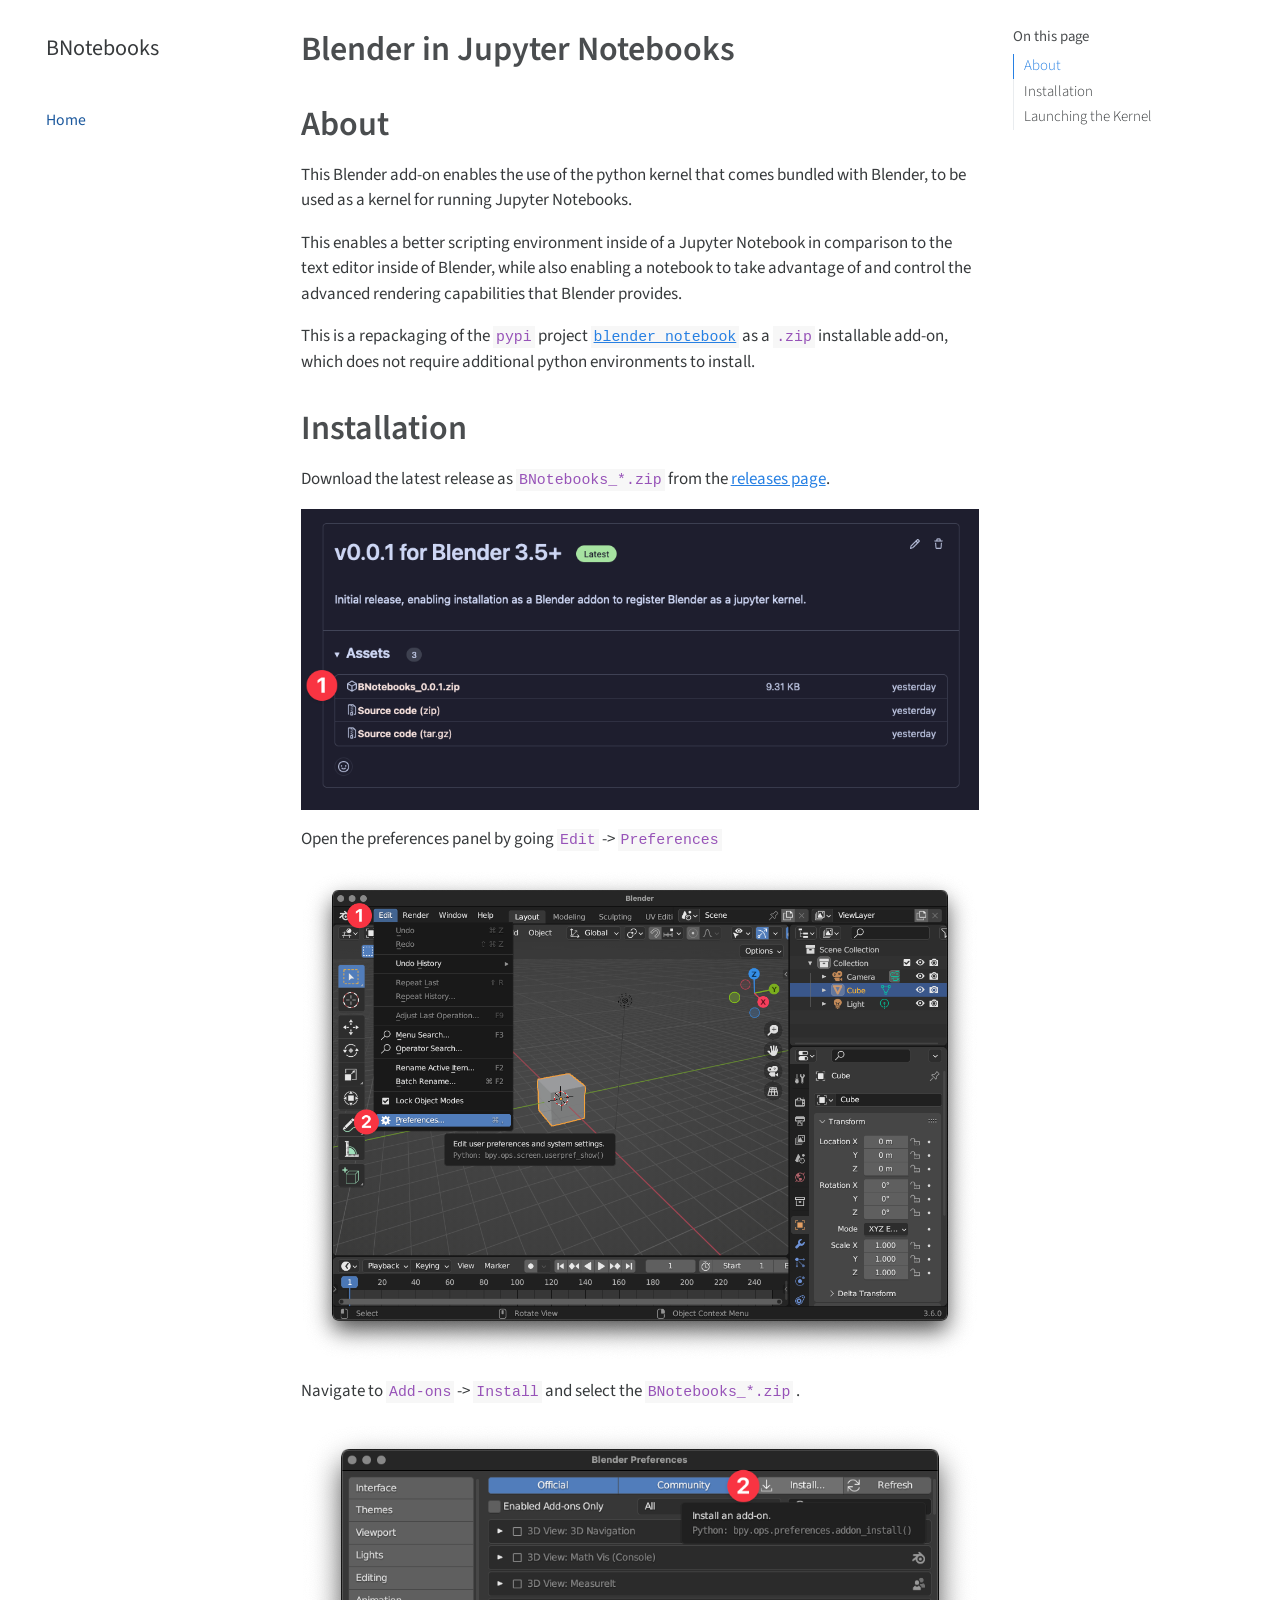
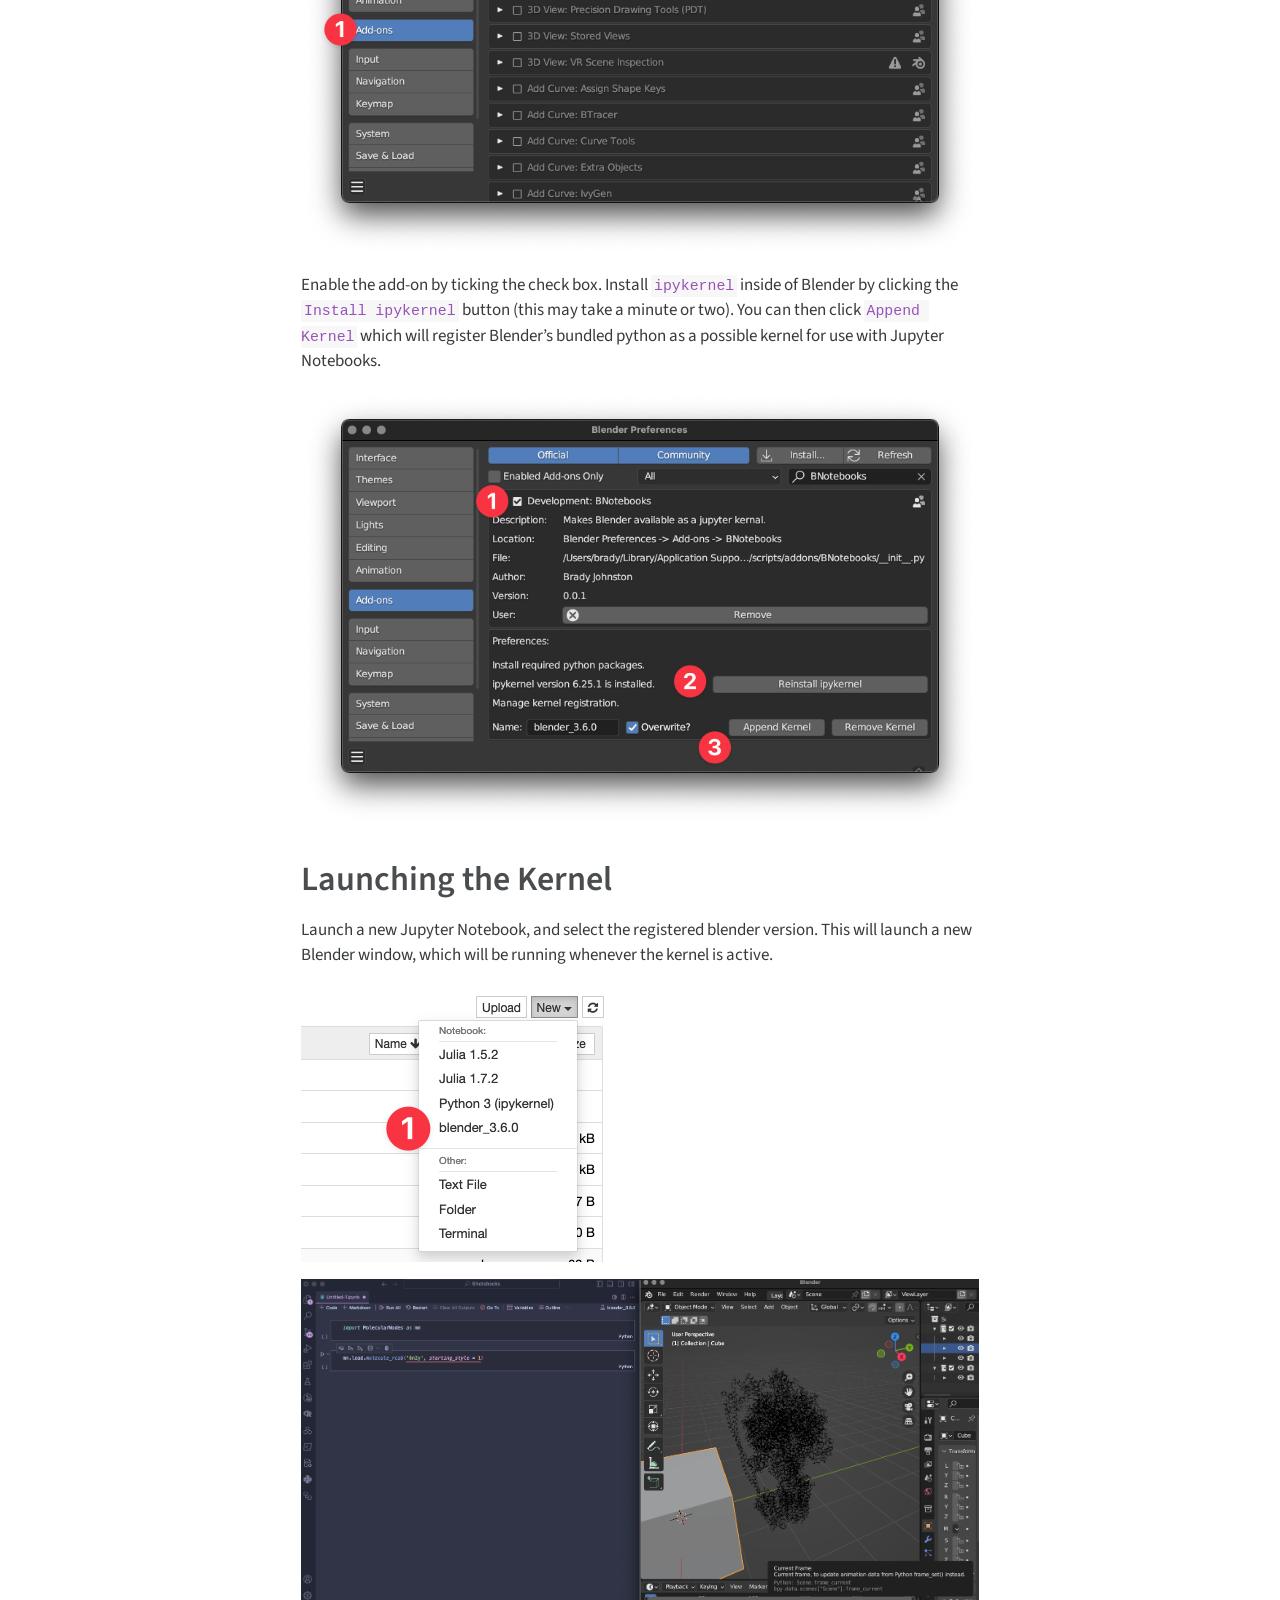
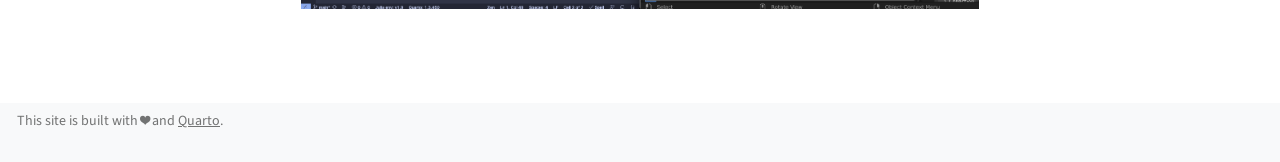
==== index.html @ 8c0e8f0c "Built site for gh-pages" ====
<!DOCTYPE html>
<html xmlns="http://www.w3.org/1999/xhtml" lang="en" xml:lang="en"><head>

<meta charset="utf-8">
<meta name="generator" content="quarto-1.3.450">

<meta name="viewport" content="width=device-width, initial-scale=1.0, user-scalable=yes">


<title>BNotebooks - Blender in Jupyter Notebooks</title>
<style>
code{white-space: pre-wrap;}
span.smallcaps{font-variant: small-caps;}
div.columns{display: flex; gap: min(4vw, 1.5em);}
div.column{flex: auto; overflow-x: auto;}
div.hanging-indent{margin-left: 1.5em; text-indent: -1.5em;}
ul.task-list{list-style: none;}
ul.task-list li input[type="checkbox"] {
  width: 0.8em;
  margin: 0 0.8em 0.2em -1em; /* quarto-specific, see https://github.com/quarto-dev/quarto-cli/issues/4556 */ 
  vertical-align: middle;
}
</style>


<script src="site_libs/quarto-nav/quarto-nav.js"></script>
<script src="site_libs/quarto-nav/headroom.min.js"></script>
<script src="site_libs/clipboard/clipboard.min.js"></script>
<script src="site_libs/quarto-search/autocomplete.umd.js"></script>
<script src="site_libs/quarto-search/fuse.min.js"></script>
<script src="site_libs/quarto-search/quarto-search.js"></script>
<meta name="quarto:offset" content="./">
<script src="site_libs/quarto-html/quarto.js"></script>
<script src="site_libs/quarto-html/popper.min.js"></script>
<script src="site_libs/quarto-html/tippy.umd.min.js"></script>
<script src="site_libs/quarto-html/anchor.min.js"></script>
<link href="site_libs/quarto-html/tippy.css" rel="stylesheet">
<link href="site_libs/quarto-html/quarto-syntax-highlighting.css" rel="stylesheet" id="quarto-text-highlighting-styles">
<script src="site_libs/bootstrap/bootstrap.min.js"></script>
<link href="site_libs/bootstrap/bootstrap-icons.css" rel="stylesheet">
<link href="site_libs/bootstrap/bootstrap.min.css" rel="stylesheet" id="quarto-bootstrap" data-mode="light">
<script id="quarto-search-options" type="application/json">{
  "location": "sidebar",
  "copy-button": false,
  "collapse-after": 3,
  "panel-placement": "start",
  "type": "textbox",
  "limit": 20,
  "language": {
    "search-no-results-text": "No results",
    "search-matching-documents-text": "matching documents",
    "search-copy-link-title": "Copy link to search",
    "search-hide-matches-text": "Hide additional matches",
    "search-more-match-text": "more match in this document",
    "search-more-matches-text": "more matches in this document",
    "search-clear-button-title": "Clear",
    "search-detached-cancel-button-title": "Cancel",
    "search-submit-button-title": "Submit",
    "search-label": "Search"
  }
}</script>


<link rel="stylesheet" href="styles.css">
</head>

<body class="nav-sidebar floating">

<div id="quarto-search-results"></div>
  <header id="quarto-header" class="headroom fixed-top">
  <nav class="quarto-secondary-nav">
    <div class="container-fluid d-flex">
      <button type="button" class="quarto-btn-toggle btn" data-bs-toggle="collapse" data-bs-target="#quarto-sidebar,#quarto-sidebar-glass" aria-controls="quarto-sidebar" aria-expanded="false" aria-label="Toggle sidebar navigation" onclick="if (window.quartoToggleHeadroom) { window.quartoToggleHeadroom(); }">
        <i class="bi bi-layout-text-sidebar-reverse"></i>
      </button>
      <nav class="quarto-page-breadcrumbs" aria-label="breadcrumb"><ol class="breadcrumb"><li class="breadcrumb-item"><a href="./index.html">Home</a></li></ol></nav>
      <a class="flex-grow-1" role="button" data-bs-toggle="collapse" data-bs-target="#quarto-sidebar,#quarto-sidebar-glass" aria-controls="quarto-sidebar" aria-expanded="false" aria-label="Toggle sidebar navigation" onclick="if (window.quartoToggleHeadroom) { window.quartoToggleHeadroom(); }">      
      </a>
      <button type="button" class="btn quarto-search-button" aria-label="" onclick="window.quartoOpenSearch();">
        <i class="bi bi-search"></i>
      </button>
    </div>
  </nav>
</header>
<!-- content -->
<div id="quarto-content" class="quarto-container page-columns page-rows-contents page-layout-article">
<!-- sidebar -->
  <nav id="quarto-sidebar" class="sidebar collapse collapse-horizontal sidebar-navigation floating overflow-auto">
    <div class="pt-lg-2 mt-2 text-left sidebar-header">
    <div class="sidebar-title mb-0 py-0">
      <a href="./">BNotebooks</a> 
        <div class="sidebar-tools-main">
    <a href="https://github.com/BradyAJohnston/BNotebooks" rel="" title="" class="quarto-navigation-tool px-1" aria-label=""><i class="bi bi-github"></i></a>
</div>
    </div>
      </div>
        <div class="mt-2 flex-shrink-0 align-items-center">
        <div class="sidebar-search">
        <div id="quarto-search" class="" title="Search"></div>
        </div>
        </div>
    <div class="sidebar-menu-container"> 
    <ul class="list-unstyled mt-1">
        <li class="sidebar-item">
  <div class="sidebar-item-container"> 
  <a href="./index.html" class="sidebar-item-text sidebar-link active">
 <span class="menu-text">Home</span></a>
  </div>
</li>
    </ul>
    </div>
</nav>
<div id="quarto-sidebar-glass" data-bs-toggle="collapse" data-bs-target="#quarto-sidebar,#quarto-sidebar-glass"></div>
<!-- margin-sidebar -->
    <div id="quarto-margin-sidebar" class="sidebar margin-sidebar">
        <nav id="TOC" role="doc-toc" class="toc-active">
    <h2 id="toc-title">On this page</h2>
   
  <ul>
  <li><a href="#about" id="toc-about" class="nav-link active" data-scroll-target="#about">About</a></li>
  <li><a href="#installation" id="toc-installation" class="nav-link" data-scroll-target="#installation">Installation</a></li>
  <li><a href="#launching-the-kernel" id="toc-launching-the-kernel" class="nav-link" data-scroll-target="#launching-the-kernel">Launching the Kernel</a></li>
  </ul>
</nav>
    </div>
<!-- main -->
<main class="content" id="quarto-document-content">

<header id="title-block-header" class="quarto-title-block default">
<div class="quarto-title">
<h1 class="title">Blender in Jupyter Notebooks</h1>
</div>



<div class="quarto-title-meta">

    
  
    
  </div>
  

</header>

<section id="about" class="level1">
<h1>About</h1>
<p>This Blender add-on enables the use of the python kernel that comes bundled with Blender, to be used as a kernel for running Jupyter Notebooks.</p>
<p>This enables a better scripting environment inside of a Jupyter Notebook in comparison to the text editor inside of Blender, while also enabling a notebook to take advantage of and control the advanced rendering capabilities that Blender provides.</p>
<p>This is a repackaging of the <code>pypi</code> project <a href="https://github.com/cheng-chi/blender_notebook"><code>blender_notebook</code></a> as a <code>.zip</code> installable add-on, which does not require additional python environments to install.</p>
</section>
<section id="installation" class="level1">
<h1>Installation</h1>
<p>Download the latest release as <code>BNotebooks_*.zip</code> from the <a href="https://github.com/BradyAJohnston/BNotebooks/releases">releases page</a>.</p>
<p><img src="images/download.png" class="img-fluid"></p>
<p>Open the preferences panel by going <code>Edit</code> -&gt; <code>Preferences</code></p>
<p><img src="images/preferences.png" class="img-fluid"></p>
<p>Navigate to <code>Add-ons</code> -&gt; <code>Install</code> and select the <code>BNotebooks_*.zip</code> .</p>
<p><img src="images/install.png" class="img-fluid"></p>
<p>Enable the add-on by ticking the check box. Install <code>ipykernel</code> inside of Blender by clicking the <code>Install ipykernel</code> button (this may take a minute or two). You can then click <code>Append Kernel</code> which will register Blender’s bundled python as a possible kernel for use with Jupyter Notebooks.</p>
<p><img src="images/append.png" class="img-fluid"></p>
</section>
<section id="launching-the-kernel" class="level1">
<h1>Launching the Kernel</h1>
<p>Launch a new Jupyter Notebook, and select the registered blender version. This will launch a new Blender window, which will be running whenever the kernel is active.</p>
<p><img src="images/jupyter.png" class="img-fluid"></p>
<p><img src="images/import.png" class="img-fluid"></p>


</section>

</main> <!-- /main -->
<script id="quarto-html-after-body" type="application/javascript">
window.document.addEventListener("DOMContentLoaded", function (event) {
  const toggleBodyColorMode = (bsSheetEl) => {
    const mode = bsSheetEl.getAttribute("data-mode");
    const bodyEl = window.document.querySelector("body");
    if (mode === "dark") {
      bodyEl.classList.add("quarto-dark");
      bodyEl.classList.remove("quarto-light");
    } else {
      bodyEl.classList.add("quarto-light");
      bodyEl.classList.remove("quarto-dark");
    }
  }
  const toggleBodyColorPrimary = () => {
    const bsSheetEl = window.document.querySelector("link#quarto-bootstrap");
    if (bsSheetEl) {
      toggleBodyColorMode(bsSheetEl);
    }
  }
  toggleBodyColorPrimary();  
  const icon = "";
  const anchorJS = new window.AnchorJS();
  anchorJS.options = {
    placement: 'right',
    icon: icon
  };
  anchorJS.add('.anchored');
  const isCodeAnnotation = (el) => {
    for (const clz of el.classList) {
      if (clz.startsWith('code-annotation-')) {                     
        return true;
      }
    }
    return false;
  }
  const clipboard = new window.ClipboardJS('.code-copy-button', {
    text: function(trigger) {
      const codeEl = trigger.previousElementSibling.cloneNode(true);
      for (const childEl of codeEl.children) {
        if (isCodeAnnotation(childEl)) {
          childEl.remove();
        }
      }
      return codeEl.innerText;
    }
  });
  clipboard.on('success', function(e) {
    // button target
    const button = e.trigger;
    // don't keep focus
    button.blur();
    // flash "checked"
    button.classList.add('code-copy-button-checked');
    var currentTitle = button.getAttribute("title");
    button.setAttribute("title", "Copied!");
    let tooltip;
    if (window.bootstrap) {
      button.setAttribute("data-bs-toggle", "tooltip");
      button.setAttribute("data-bs-placement", "left");
      button.setAttribute("data-bs-title", "Copied!");
      tooltip = new bootstrap.Tooltip(button, 
        { trigger: "manual", 
          customClass: "code-copy-button-tooltip",
          offset: [0, -8]});
      tooltip.show();    
    }
    setTimeout(function() {
      if (tooltip) {
        tooltip.hide();
        button.removeAttribute("data-bs-title");
        button.removeAttribute("data-bs-toggle");
        button.removeAttribute("data-bs-placement");
      }
      button.setAttribute("title", currentTitle);
      button.classList.remove('code-copy-button-checked');
    }, 1000);
    // clear code selection
    e.clearSelection();
  });
  function tippyHover(el, contentFn) {
    const config = {
      allowHTML: true,
      content: contentFn,
      maxWidth: 500,
      delay: 100,
      arrow: false,
      appendTo: function(el) {
          return el.parentElement;
      },
      interactive: true,
      interactiveBorder: 10,
      theme: 'quarto',
      placement: 'bottom-start'
    };
    window.tippy(el, config); 
  }
  const noterefs = window.document.querySelectorAll('a[role="doc-noteref"]');
  for (var i=0; i<noterefs.length; i++) {
    const ref = noterefs[i];
    tippyHover(ref, function() {
      // use id or data attribute instead here
      let href = ref.getAttribute('data-footnote-href') || ref.getAttribute('href');
      try { href = new URL(href).hash; } catch {}
      const id = href.replace(/^#\/?/, "");
      const note = window.document.getElementById(id);
      return note.innerHTML;
    });
  }
      let selectedAnnoteEl;
      const selectorForAnnotation = ( cell, annotation) => {
        let cellAttr = 'data-code-cell="' + cell + '"';
        let lineAttr = 'data-code-annotation="' +  annotation + '"';
        const selector = 'span[' + cellAttr + '][' + lineAttr + ']';
        return selector;
      }
      const selectCodeLines = (annoteEl) => {
        const doc = window.document;
        const targetCell = annoteEl.getAttribute("data-target-cell");
        const targetAnnotation = annoteEl.getAttribute("data-target-annotation");
        const annoteSpan = window.document.querySelector(selectorForAnnotation(targetCell, targetAnnotation));
        const lines = annoteSpan.getAttribute("data-code-lines").split(",");
        const lineIds = lines.map((line) => {
          return targetCell + "-" + line;
        })
        let top = null;
        let height = null;
        let parent = null;
        if (lineIds.length > 0) {
            //compute the position of the single el (top and bottom and make a div)
            const el = window.document.getElementById(lineIds[0]);
            top = el.offsetTop;
            height = el.offsetHeight;
            parent = el.parentElement.parentElement;
          if (lineIds.length > 1) {
            const lastEl = window.document.getElementById(lineIds[lineIds.length - 1]);
            const bottom = lastEl.offsetTop + lastEl.offsetHeight;
            height = bottom - top;
          }
          if (top !== null && height !== null && parent !== null) {
            // cook up a div (if necessary) and position it 
            let div = window.document.getElementById("code-annotation-line-highlight");
            if (div === null) {
              div = window.document.createElement("div");
              div.setAttribute("id", "code-annotation-line-highlight");
              div.style.position = 'absolute';
              parent.appendChild(div);
            }
            div.style.top = top - 2 + "px";
            div.style.height = height + 4 + "px";
            let gutterDiv = window.document.getElementById("code-annotation-line-highlight-gutter");
            if (gutterDiv === null) {
              gutterDiv = window.document.createElement("div");
              gutterDiv.setAttribute("id", "code-annotation-line-highlight-gutter");
              gutterDiv.style.position = 'absolute';
              const codeCell = window.document.getElementById(targetCell);
              const gutter = codeCell.querySelector('.code-annotation-gutter');
              gutter.appendChild(gutterDiv);
            }
            gutterDiv.style.top = top - 2 + "px";
            gutterDiv.style.height = height + 4 + "px";
          }
          selectedAnnoteEl = annoteEl;
        }
      };
      const unselectCodeLines = () => {
        const elementsIds = ["code-annotation-line-highlight", "code-annotation-line-highlight-gutter"];
        elementsIds.forEach((elId) => {
          const div = window.document.getElementById(elId);
          if (div) {
            div.remove();
          }
        });
        selectedAnnoteEl = undefined;
      };
      // Attach click handler to the DT
      const annoteDls = window.document.querySelectorAll('dt[data-target-cell]');
      for (const annoteDlNode of annoteDls) {
        annoteDlNode.addEventListener('click', (event) => {
          const clickedEl = event.target;
          if (clickedEl !== selectedAnnoteEl) {
            unselectCodeLines();
            const activeEl = window.document.querySelector('dt[data-target-cell].code-annotation-active');
            if (activeEl) {
              activeEl.classList.remove('code-annotation-active');
            }
            selectCodeLines(clickedEl);
            clickedEl.classList.add('code-annotation-active');
          } else {
            // Unselect the line
            unselectCodeLines();
            clickedEl.classList.remove('code-annotation-active');
          }
        });
      }
  const findCites = (el) => {
    const parentEl = el.parentElement;
    if (parentEl) {
      const cites = parentEl.dataset.cites;
      if (cites) {
        return {
          el,
          cites: cites.split(' ')
        };
      } else {
        return findCites(el.parentElement)
      }
    } else {
      return undefined;
    }
  };
  var bibliorefs = window.document.querySelectorAll('a[role="doc-biblioref"]');
  for (var i=0; i<bibliorefs.length; i++) {
    const ref = bibliorefs[i];
    const citeInfo = findCites(ref);
    if (citeInfo) {
      tippyHover(citeInfo.el, function() {
        var popup = window.document.createElement('div');
        citeInfo.cites.forEach(function(cite) {
          var citeDiv = window.document.createElement('div');
          citeDiv.classList.add('hanging-indent');
          citeDiv.classList.add('csl-entry');
          var biblioDiv = window.document.getElementById('ref-' + cite);
          if (biblioDiv) {
            citeDiv.innerHTML = biblioDiv.innerHTML;
          }
          popup.appendChild(citeDiv);
        });
        return popup.innerHTML;
      });
    }
  }
});
</script>
</div> <!-- /content -->
<footer class="footer">
  <div class="nav-footer">
    <div class="nav-footer-left">This site is built with ❤️ and <a href="https://quarto.org/">Quarto</a>.</div>   
    <div class="nav-footer-center">
      &nbsp;
    </div>
    <div class="nav-footer-right">
      &nbsp;
    </div>
  </div>
</footer>



</body></html>
---- site_libs/quarto-html/tippy.css ----
.tippy-box[data-animation=fade][data-state=hidden]{opacity:0}[data-tippy-root]{max-width:calc(100vw - 10px)}.tippy-box{position:relative;background-color:#333;color:#fff;border-radius:4px;font-size:14px;line-height:1.4;white-space:normal;outline:0;transition-property:transform,visibility,opacity}.tippy-box[data-placement^=top]>.tippy-arrow{bottom:0}.tippy-box[data-placement^=top]>.tippy-arrow:before{bottom:-7px;left:0;border-width:8px 8px 0;border-top-color:initial;transform-origin:center top}.tippy-box[data-placement^=bottom]>.tippy-arrow{top:0}.tippy-box[data-placement^=bottom]>.tippy-arrow:before{top:-7px;left:0;border-width:0 8px 8px;border-bottom-color:initial;transform-origin:center bottom}.tippy-box[data-placement^=left]>.tippy-arrow{right:0}.tippy-box[data-placement^=left]>.tippy-arrow:before{border-width:8px 0 8px 8px;border-left-color:initial;right:-7px;transform-origin:center left}.tippy-box[data-placement^=right]>.tippy-arrow{left:0}.tippy-box[data-placement^=right]>.tippy-arrow:before{left:-7px;border-width:8px 8px 8px 0;border-right-color:initial;transform-origin:center right}.tippy-box[data-inertia][data-state=visible]{transition-timing-function:cubic-bezier(.54,1.5,.38,1.11)}.tippy-arrow{width:16px;height:16px;color:#333}.tippy-arrow:before{content:"";position:absolute;border-color:transparent;border-style:solid}.tippy-content{position:relative;padding:5px 9px;z-index:1}
---- site_libs/quarto-html/quarto-syntax-highlighting.css ----
/* quarto syntax highlight colors */
:root {
  --quarto-hl-ot-color: #003B4F;
  --quarto-hl-at-color: #657422;
  --quarto-hl-ss-color: #20794D;
  --quarto-hl-an-color: #5E5E5E;
  --quarto-hl-fu-color: #4758AB;
  --quarto-hl-st-color: #20794D;
  --quarto-hl-cf-color: #003B4F;
  --quarto-hl-op-color: #5E5E5E;
  --quarto-hl-er-color: #AD0000;
  --quarto-hl-bn-color: #AD0000;
  --quarto-hl-al-color: #AD0000;
  --quarto-hl-va-color: #111111;
  --quarto-hl-bu-color: inherit;
  --quarto-hl-ex-color: inherit;
  --quarto-hl-pp-color: #AD0000;
  --quarto-hl-in-color: #5E5E5E;
  --quarto-hl-vs-color: #20794D;
  --quarto-hl-wa-color: #5E5E5E;
  --quarto-hl-do-color: #5E5E5E;
  --quarto-hl-im-color: #00769E;
  --quarto-hl-ch-color: #20794D;
  --quarto-hl-dt-color: #AD0000;
  --quarto-hl-fl-color: #AD0000;
  --quarto-hl-co-color: #5E5E5E;
  --quarto-hl-cv-color: #5E5E5E;
  --quarto-hl-cn-color: #8f5902;
  --quarto-hl-sc-color: #5E5E5E;
  --quarto-hl-dv-color: #AD0000;
  --quarto-hl-kw-color: #003B4F;
}

/* other quarto variables */
:root {
  --quarto-font-monospace: SFMono-Regular, Menlo, Monaco, Consolas, "Liberation Mono", "Courier New", monospace;
}

pre > code.sourceCode > span {
  color: #003B4F;
}

code span {
  color: #003B4F;
}

code.sourceCode > span {
  color: #003B4F;
}

div.sourceCode,
div.sourceCode pre.sourceCode {
  color: #003B4F;
}

code span.ot {
  color: #003B4F;
  font-style: inherit;
}

code span.at {
  color: #657422;
  font-style: inherit;
}

code span.ss {
  color: #20794D;
  font-style: inherit;
}

code span.an {
  color: #5E5E5E;
  font-style: inherit;
}

code span.fu {
  color: #4758AB;
  font-style: inherit;
}

code span.st {
  color: #20794D;
  font-style: inherit;
}

code span.cf {
  color: #003B4F;
  font-style: inherit;
}

code span.op {
  color: #5E5E5E;
  font-style: inherit;
}

code span.er {
  color: #AD0000;
  font-style: inherit;
}

code span.bn {
  color: #AD0000;
  font-style: inherit;
}

code span.al {
  color: #AD0000;
  font-style: inherit;
}

code span.va {
  color: #111111;
  font-style: inherit;
}

code span.bu {
  font-style: inherit;
}

code span.ex {
  font-style: inherit;
}

code span.pp {
  color: #AD0000;
  font-style: inherit;
}

code span.in {
  color: #5E5E5E;
  font-style: inherit;
}

code span.vs {
  color: #20794D;
  font-style: inherit;
}

code span.wa {
  color: #5E5E5E;
  font-style: italic;
}

code span.do {
  color: #5E5E5E;
  font-style: italic;
}

code span.im {
  color: #00769E;
  font-style: inherit;
}

code span.ch {
  color: #20794D;
  font-style: inherit;
}

code span.dt {
  color: #AD0000;
  font-style: inherit;
}

code span.fl {
  color: #AD0000;
  font-style: inherit;
}

code span.co {
  color: #5E5E5E;
  font-style: inherit;
}

code span.cv {
  color: #5E5E5E;
  font-style: italic;
}

code span.cn {
  color: #8f5902;
  font-style: inherit;
}

code span.sc {
  color: #5E5E5E;
  font-style: inherit;
}

code span.dv {
  color: #AD0000;
  font-style: inherit;
}

code span.kw {
  color: #003B4F;
  font-style: inherit;
}

.prevent-inlining {
  content: "</";
}

/*# sourceMappingURL=debc5d5d77c3f9108843748ff7464032.css.map */
---- styles.css ----
/* css styles */
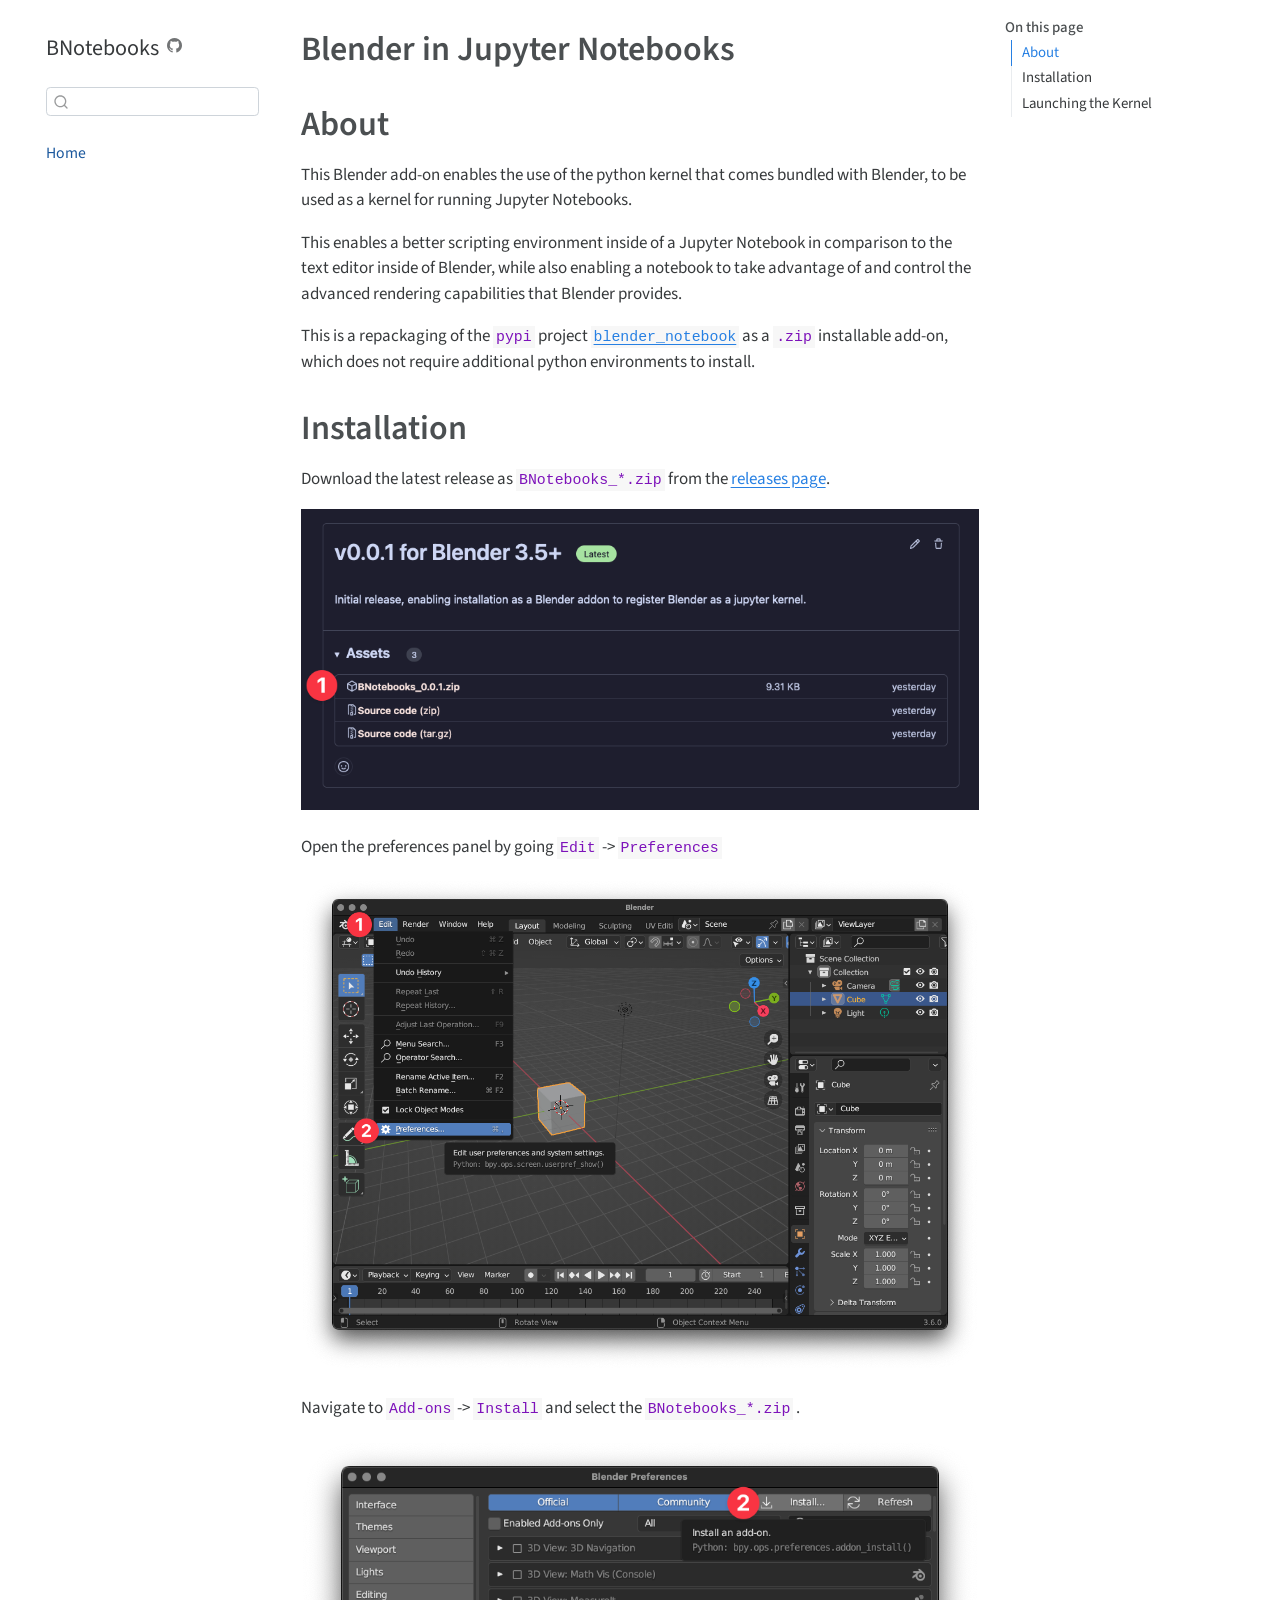
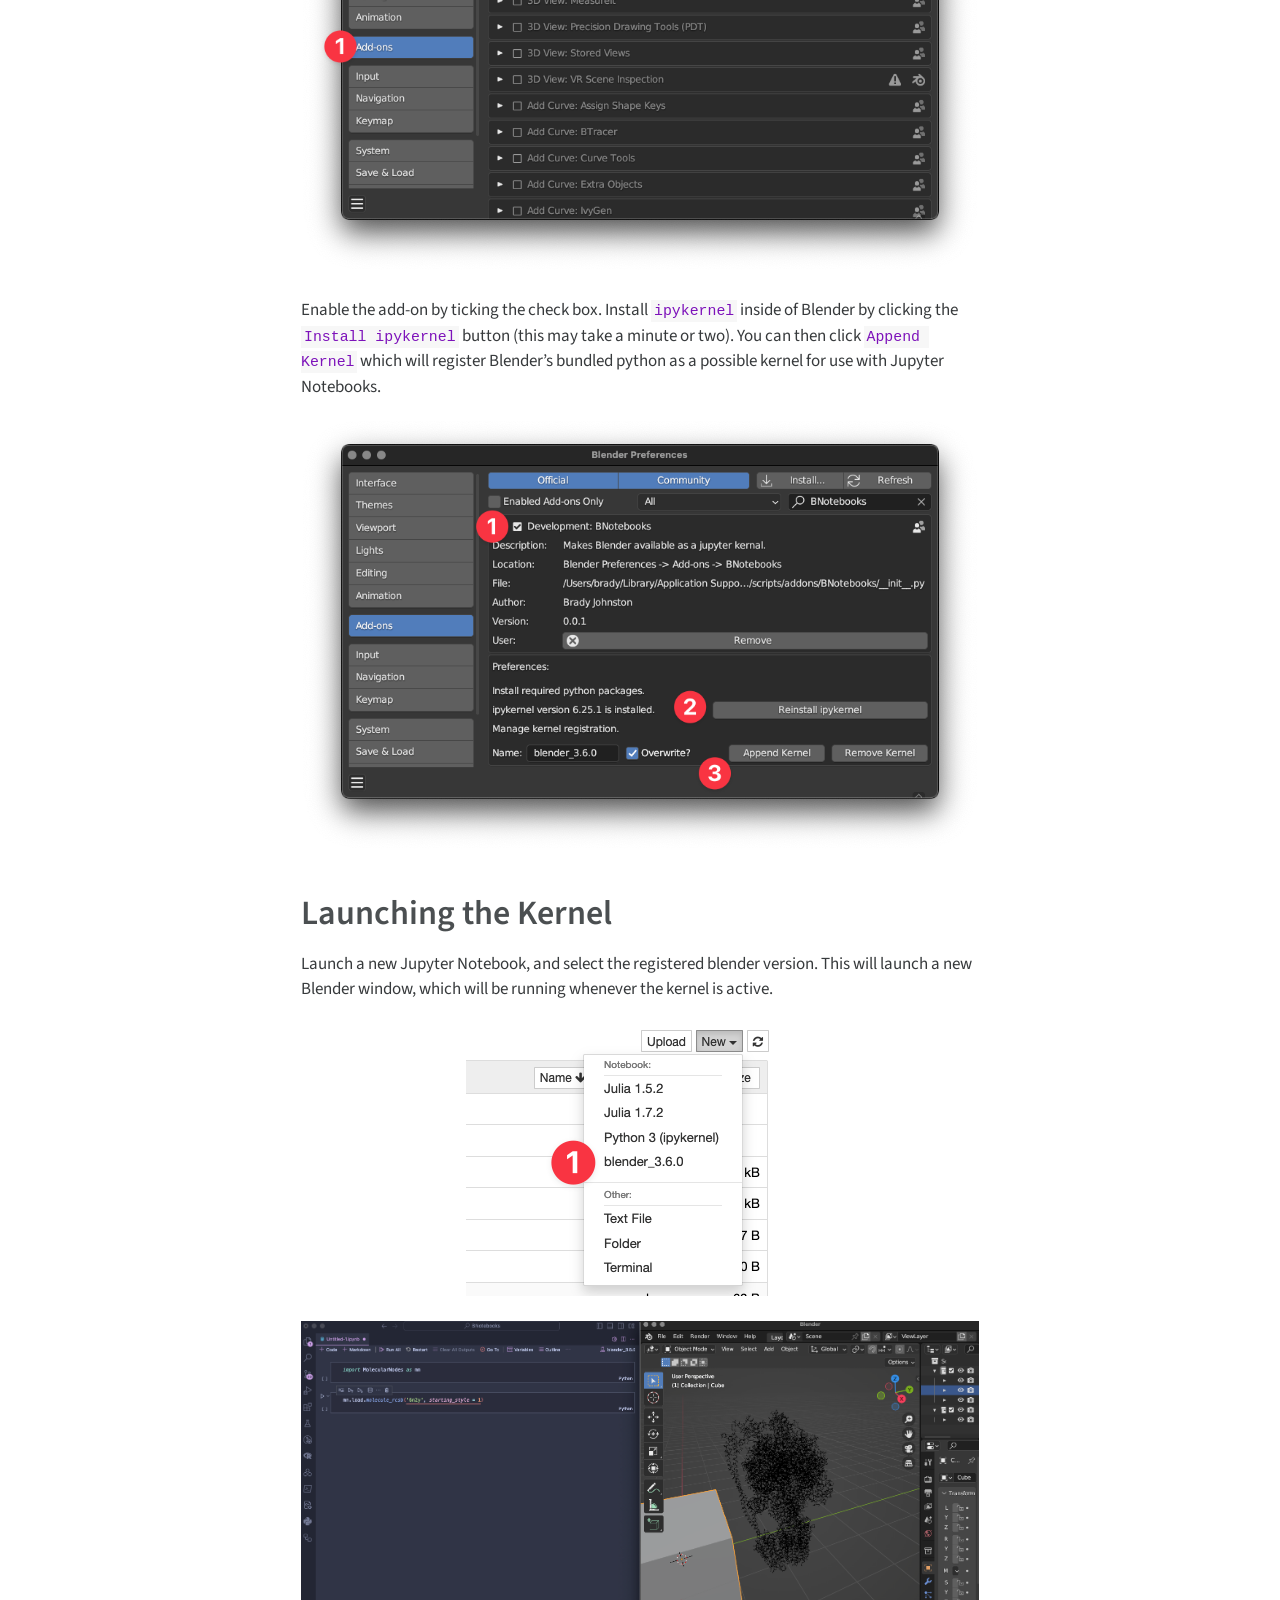
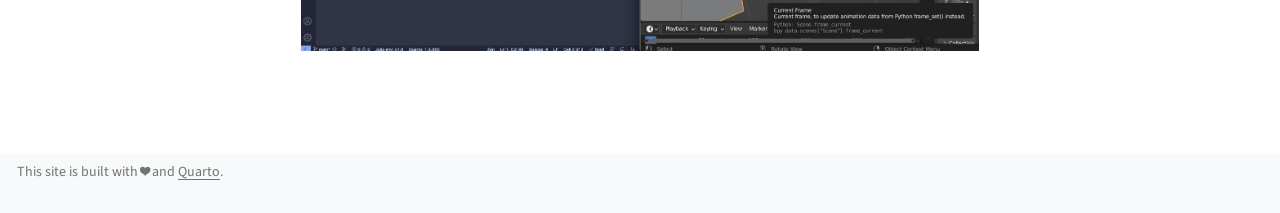
==== commit da108e32: "Built site for gh-pages" ====
--- a/index.html
+++ b/index.html
@@ -2,7 +2,7 @@
 <html xmlns="http://www.w3.org/1999/xhtml" lang="en" xml:lang="en"><head>
 
 <meta charset="utf-8">
-<meta name="generator" content="quarto-1.3.450">
+<meta name="generator" content="quarto-99.9.9">
 
 <meta name="viewport" content="width=device-width, initial-scale=1.0, user-scalable=yes">
 
@@ -46,6 +46,12 @@
   "panel-placement": "start",
   "type": "textbox",
   "limit": 20,
+  "keyboard-shortcut": [
+    "f",
+    "/",
+    "s"
+  ],
+  "show-item-context": false,
   "language": {
     "search-no-results-text": "No results",
     "search-matching-documents-text": "matching documents",
@@ -73,9 +79,9 @@
       <button type="button" class="quarto-btn-toggle btn" data-bs-toggle="collapse" data-bs-target="#quarto-sidebar,#quarto-sidebar-glass" aria-controls="quarto-sidebar" aria-expanded="false" aria-label="Toggle sidebar navigation" onclick="if (window.quartoToggleHeadroom) { window.quartoToggleHeadroom(); }">
         <i class="bi bi-layout-text-sidebar-reverse"></i>
       </button>
-      <nav class="quarto-page-breadcrumbs" aria-label="breadcrumb"><ol class="breadcrumb"><li class="breadcrumb-item"><a href="./index.html">Home</a></li></ol></nav>
-      <a class="flex-grow-1" role="button" data-bs-toggle="collapse" data-bs-target="#quarto-sidebar,#quarto-sidebar-glass" aria-controls="quarto-sidebar" aria-expanded="false" aria-label="Toggle sidebar navigation" onclick="if (window.quartoToggleHeadroom) { window.quartoToggleHeadroom(); }">      
-      </a>
+        <nav class="quarto-page-breadcrumbs" aria-label="breadcrumb"><ol class="breadcrumb"><li class="breadcrumb-item"><a href="./index.html">Home</a></li></ol></nav>
+        <a class="flex-grow-1" role="button" data-bs-toggle="collapse" data-bs-target="#quarto-sidebar,#quarto-sidebar-glass" aria-controls="quarto-sidebar" aria-expanded="false" aria-label="Toggle sidebar navigation" onclick="if (window.quartoToggleHeadroom) { window.quartoToggleHeadroom(); }">      
+        </a>
       <button type="button" class="btn quarto-search-button" aria-label="" onclick="window.quartoOpenSearch();">
         <i class="bi bi-search"></i>
       </button>
@@ -90,7 +96,7 @@
     <div class="sidebar-title mb-0 py-0">
       <a href="./">BNotebooks</a> 
         <div class="sidebar-tools-main">
-    <a href="https://github.com/BradyAJohnston/BNotebooks" rel="" title="" class="quarto-navigation-tool px-1" aria-label=""><i class="bi bi-github"></i></a>
+    <a href="https://github.com/BradyAJohnston/BNotebooks" title="" class="quarto-navigation-tool px-1" aria-label=""><i class="bi bi-github"></i></a>
 </div>
     </div>
       </div>
@@ -141,6 +147,7 @@
   </div>
   
 
+
 </header>
 
 <section id="about" class="level1">
@@ -152,19 +159,55 @@
 <section id="installation" class="level1">
 <h1>Installation</h1>
 <p>Download the latest release as <code>BNotebooks_*.zip</code> from the <a href="https://github.com/BradyAJohnston/BNotebooks/releases">releases page</a>.</p>
-<p><img src="images/download.png" class="img-fluid"></p>
+<div id="fig-539a35d47e664c97a50115a146a7f1bd-1" class="quarto-figure quarto-figure-center anchored">
+<figure class="quarto-float quarto-float-fig figure">
+<div>
+<img src="images/download.png" id="fig-539a35d47e664c97a50115a146a7f1bd-1" class="img-fluid figure-img">
+</div>
+</figure>
+</div>
 <p>Open the preferences panel by going <code>Edit</code> -&gt; <code>Preferences</code></p>
-<p><img src="images/preferences.png" class="img-fluid"></p>
+<div id="fig-539a35d47e664c97a50115a146a7f1bd-2" class="quarto-figure quarto-figure-center anchored">
+<figure class="quarto-float quarto-float-fig figure">
+<div>
+<img src="images/preferences.png" id="fig-539a35d47e664c97a50115a146a7f1bd-2" class="img-fluid figure-img">
+</div>
+</figure>
+</div>
 <p>Navigate to <code>Add-ons</code> -&gt; <code>Install</code> and select the <code>BNotebooks_*.zip</code> .</p>
-<p><img src="images/install.png" class="img-fluid"></p>
+<div id="fig-539a35d47e664c97a50115a146a7f1bd-3" class="quarto-figure quarto-figure-center anchored">
+<figure class="quarto-float quarto-float-fig figure">
+<div>
+<img src="images/install.png" id="fig-539a35d47e664c97a50115a146a7f1bd-3" class="img-fluid figure-img">
+</div>
+</figure>
+</div>
 <p>Enable the add-on by ticking the check box. Install <code>ipykernel</code> inside of Blender by clicking the <code>Install ipykernel</code> button (this may take a minute or two). You can then click <code>Append Kernel</code> which will register Blender’s bundled python as a possible kernel for use with Jupyter Notebooks.</p>
-<p><img src="images/append.png" class="img-fluid"></p>
+<div id="fig-539a35d47e664c97a50115a146a7f1bd-4" class="quarto-figure quarto-figure-center anchored">
+<figure class="quarto-float quarto-float-fig figure">
+<div>
+<img src="images/append.png" id="fig-539a35d47e664c97a50115a146a7f1bd-4" class="img-fluid figure-img">
+</div>
+</figure>
+</div>
 </section>
 <section id="launching-the-kernel" class="level1">
 <h1>Launching the Kernel</h1>
 <p>Launch a new Jupyter Notebook, and select the registered blender version. This will launch a new Blender window, which will be running whenever the kernel is active.</p>
-<p><img src="images/jupyter.png" class="img-fluid"></p>
-<p><img src="images/import.png" class="img-fluid"></p>
+<div id="fig-539a35d47e664c97a50115a146a7f1bd-5" class="quarto-figure quarto-figure-center anchored">
+<figure class="quarto-float quarto-float-fig figure">
+<div>
+<img src="images/jupyter.png" id="fig-539a35d47e664c97a50115a146a7f1bd-5" class="img-fluid figure-img">
+</div>
+</figure>
+</div>
+<div id="fig-539a35d47e664c97a50115a146a7f1bd-6" class="quarto-figure quarto-figure-center anchored">
+<figure class="quarto-float quarto-float-fig figure">
+<div>
+<img src="images/import.png" id="fig-539a35d47e664c97a50115a146a7f1bd-6" class="img-fluid figure-img">
+</div>
+</figure>
+</div>
 
 
 </section>
@@ -249,10 +292,9 @@
     // clear code selection
     e.clearSelection();
   });
-  function tippyHover(el, contentFn) {
+  function tippyHover(el, contentFn, onTriggerFn, onUntriggerFn) {
     const config = {
       allowHTML: true,
-      content: contentFn,
       maxWidth: 500,
       delay: 100,
       arrow: false,
@@ -262,8 +304,17 @@
       interactive: true,
       interactiveBorder: 10,
       theme: 'quarto',
-      placement: 'bottom-start'
+      placement: 'bottom-start',
     };
+    if (contentFn) {
+      config.content = contentFn;
+    }
+    if (onTriggerFn) {
+      config.onTrigger = onTriggerFn;
+    }
+    if (onUntriggerFn) {
+      config.onUntrigger = onUntriggerFn;
+    }
     window.tippy(el, config); 
   }
   const noterefs = window.document.querySelectorAll('a[role="doc-noteref"]');
@@ -276,6 +327,81 @@
       const id = href.replace(/^#\/?/, "");
       const note = window.document.getElementById(id);
       return note.innerHTML;
+    });
+  }
+  const xrefs = window.document.querySelectorAll('a.quarto-xref');
+  const processXRef = (id, note) => {
+    // Strip column container classes
+    const stripColumnClz = (el) => {
+      el.classList.remove("page-full", "page-columns");
+      if (el.children) {
+        for (const child of el.children) {
+          stripColumnClz(child);
+        }
+      }
+    }
+    stripColumnClz(note)
+    if (id.startsWith('sec-')) {
+      // Special case sections, only their first couple elements
+      const container = document.createElement("div");
+      if (note.children && note.children.length > 2) {
+        for (let i = 0; i < 2; i++) {
+          container.appendChild(note.children[i].cloneNode(true));
+        }
+        return container.innerHTML
+      } else {
+        return note.innerHTML;
+      }
+    } else {
+      // Remove any anchor links if they are present
+      const anchorLink = note.querySelector('a.anchorjs-link');
+      if (anchorLink) {
+        anchorLink.remove();
+      }
+      return note.innerHTML;
+    }
+  }
+  for (var i=0; i<xrefs.length; i++) {
+    const xref = xrefs[i];
+    tippyHover(xref, undefined, function(instance) {
+      instance.disable();
+      let url = xref.getAttribute('href');
+      let hash = undefined; 
+      if (url.startsWith('#')) {
+        hash = url;
+      } else {
+        try { hash = new URL(url).hash; } catch {}
+      }
+      if (hash) {
+        const id = hash.replace(/^#\/?/, "");
+        const note = window.document.getElementById(id);
+        if (note !== null) {
+          try {
+            const html = processXRef(id, note.cloneNode(true));
+            instance.setContent(html);
+          } finally {
+            instance.enable();
+            instance.show();
+          }
+        } else {
+          // See if we can fetch this
+          fetch(url.split('#')[0])
+          .then(res => res.text())
+          .then(html => {
+            const parser = new DOMParser();
+            const htmlDoc = parser.parseFromString(html, "text/html");
+            const note = htmlDoc.getElementById(id);
+            if (note !== null) {
+              const html = processXRef(id, note);
+              instance.setContent(html);
+            } 
+          }).finally(() => {
+            instance.enable();
+            instance.show();
+          });
+        }
+      }
+    }, function(instance) {
     });
   }
       let selectedAnnoteEl;
@@ -319,6 +445,7 @@
             }
             div.style.top = top - 2 + "px";
             div.style.height = height + 4 + "px";
+            div.style.left = 0;
             let gutterDiv = window.document.getElementById("code-annotation-line-highlight-gutter");
             if (gutterDiv === null) {
               gutterDiv = window.document.createElement("div");
@@ -344,6 +471,33 @@
         });
         selectedAnnoteEl = undefined;
       };
+        // Handle positioning of the toggle
+    window.addEventListener(
+      "resize",
+      throttle(() => {
+        console.log("RESIZE");
+        elRect = undefined;
+        if (selectedAnnoteEl) {
+          selectCodeLines(selectedAnnoteEl);
+        }
+      }, 10)
+    );
+    function throttle(fn, ms) {
+    let throttle = false;
+    let timer;
+      return (...args) => {
+        if(!throttle) { // first call gets through
+            fn.apply(this, args);
+            throttle = true;
+        } else { // all the others get throttled
+            if(timer) clearTimeout(timer); // cancel #2
+            timer = setTimeout(() => {
+              fn.apply(this, args);
+              timer = throttle = false;
+            }, ms);
+        }
+      };
+    }
       // Attach click handler to the DT
       const annoteDls = window.document.querySelectorAll('dt[data-target-cell]');
       for (const annoteDlNode of annoteDls) {
@@ -406,7 +560,9 @@
 </div> <!-- /content -->
 <footer class="footer">
   <div class="nav-footer">
-    <div class="nav-footer-left">This site is built with ❤️ and <a href="https://quarto.org/">Quarto</a>.</div>   
+    <div class="nav-footer-left">
+<p>This site is built with ❤️ and <a href="https://quarto.org/">Quarto</a>.</p>
+</div>   
     <div class="nav-footer-center">
       &nbsp;
     </div>
@@ -418,4 +574,5 @@
 
 
 
+
 </body></html>
